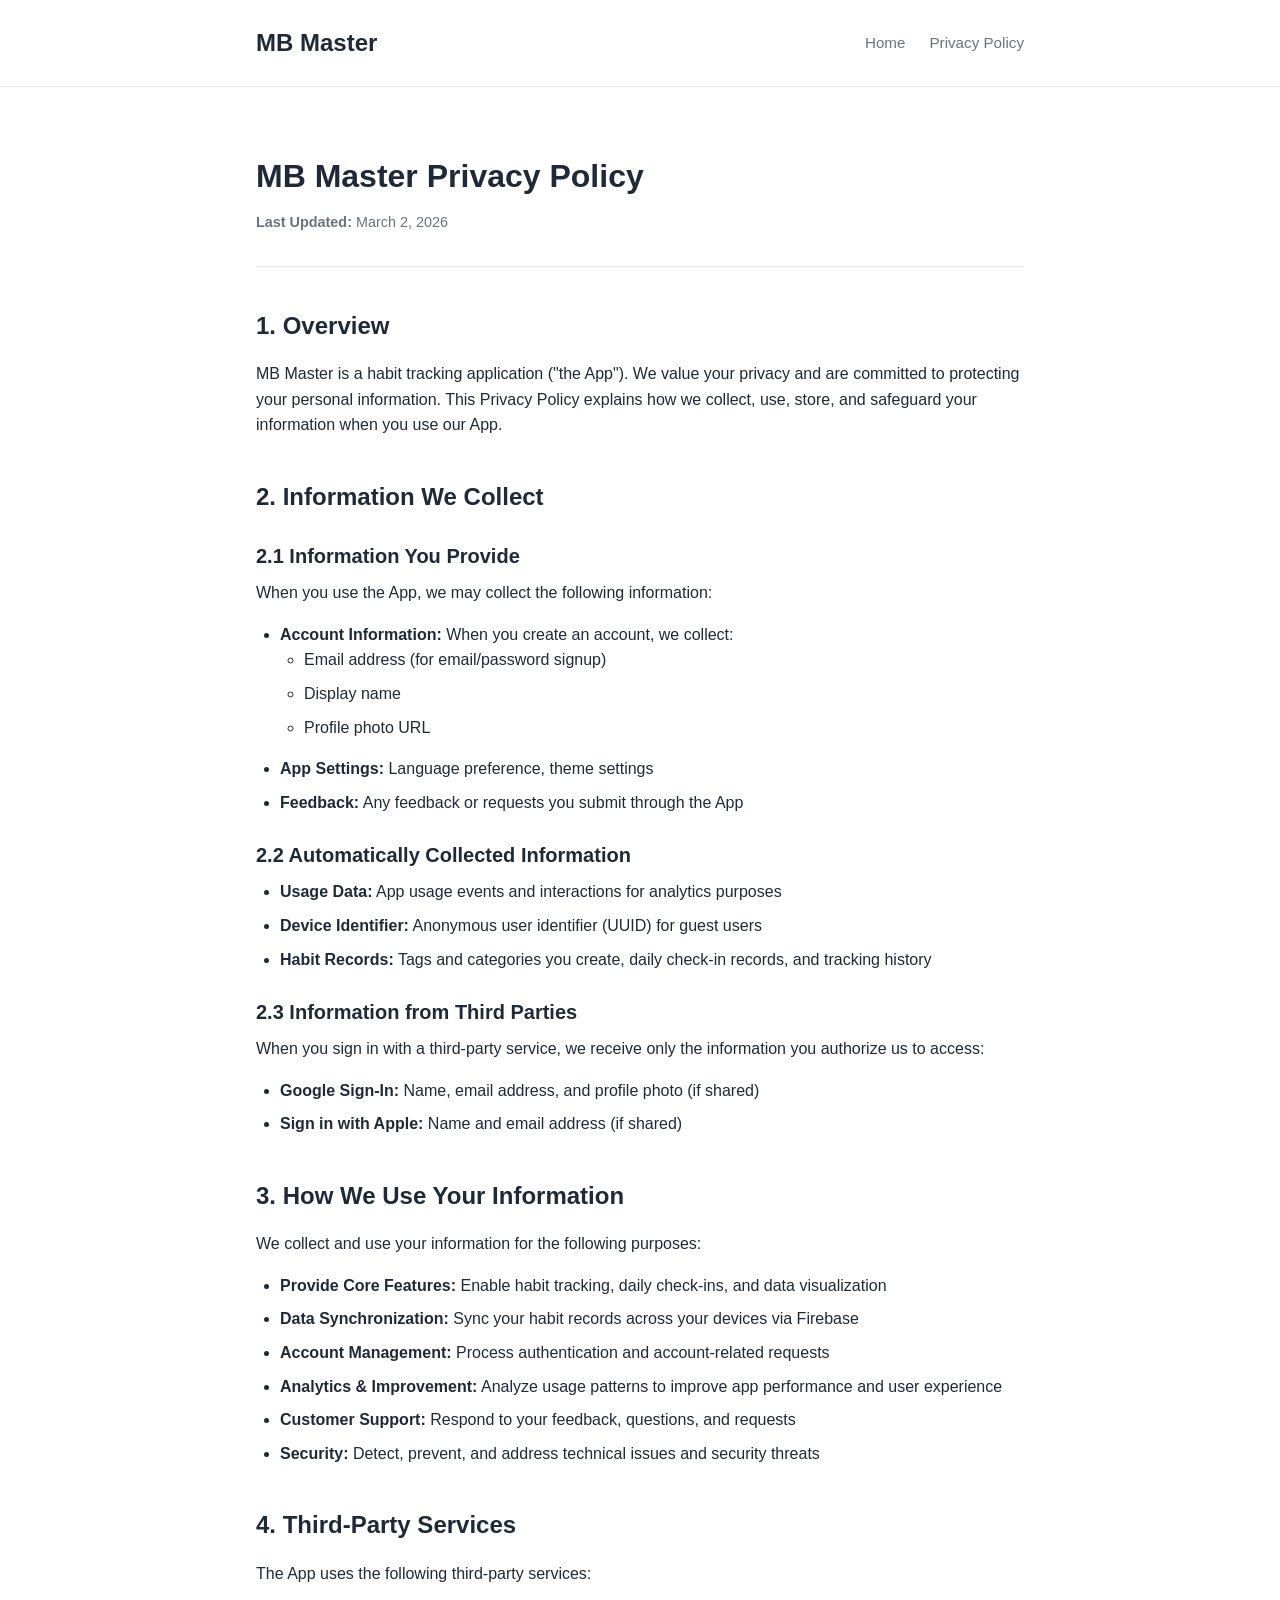
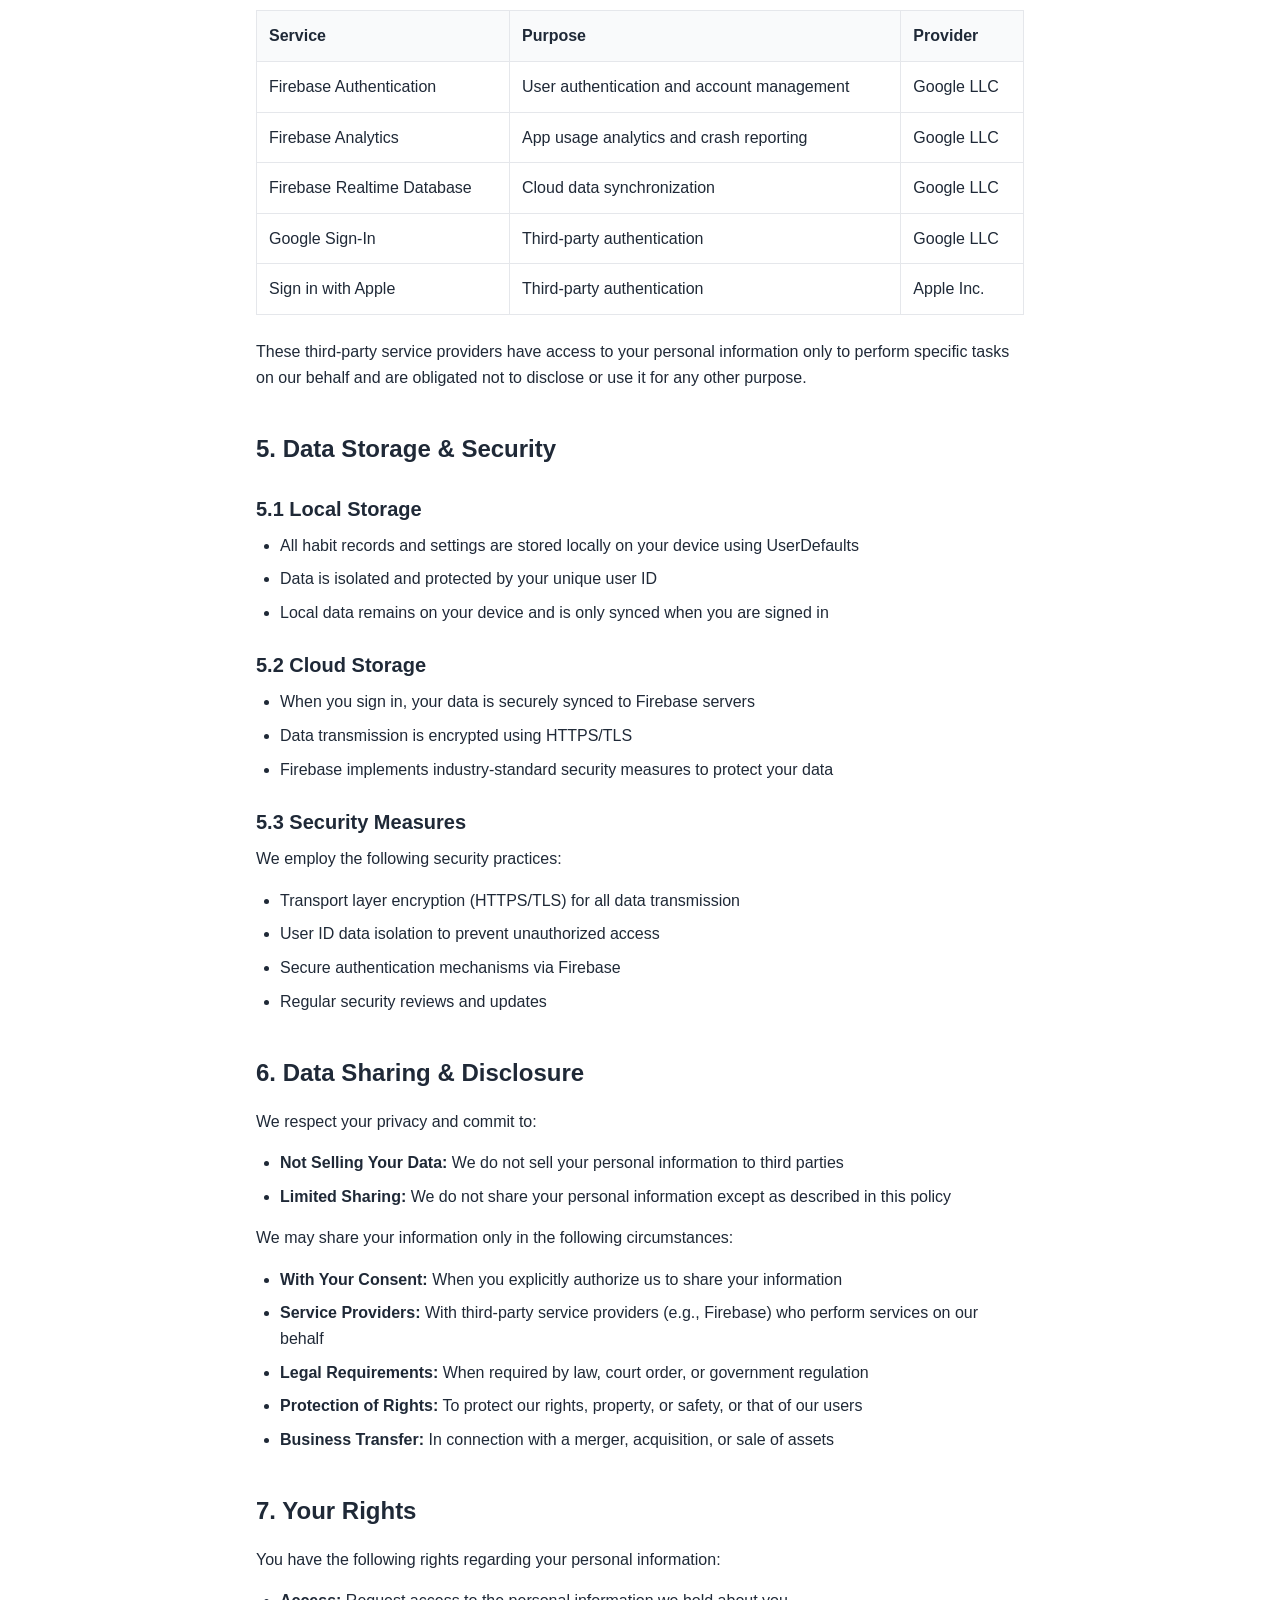
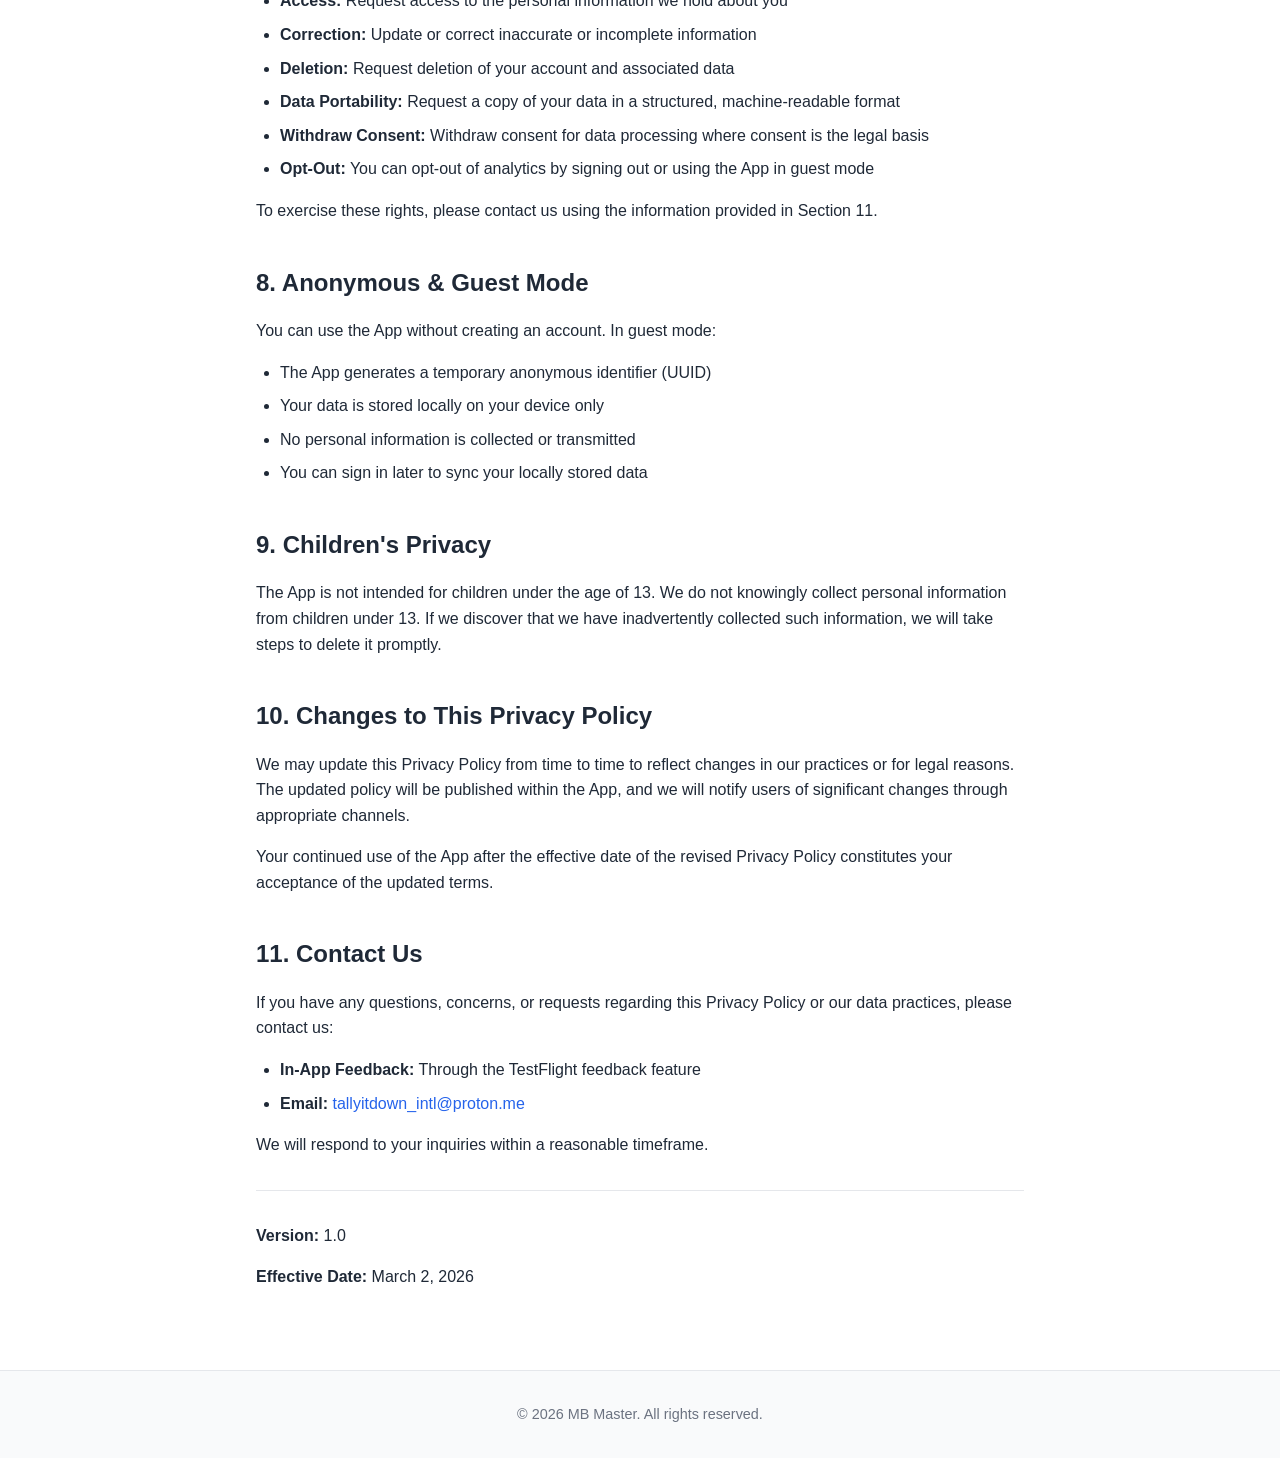
==== privacy.html @ c3cfe917 "First commit with finished webside (I guess)" ====
<!DOCTYPE html>
<html lang="en">
<head>
    <meta charset="UTF-8">
    <meta name="viewport" content="width=device-width, initial-scale=1.0">
    <meta name="description" content="Privacy Policy for MB Master habit tracking app. Learn how we collect, use, and protect your data.">
    <title>Privacy Policy - MB Master</title>
    <link rel="stylesheet" href="styles.css">
</head>
<body>
    <header>
        <div class="container">
            <a href="index.html" class="logo">MB Master</a>
            <nav>
                <ul>
                    <li><a href="index.html">Home</a></li>
                    <li><a href="privacy.html">Privacy Policy</a></li>
                </ul>
            </nav>
        </div>
    </header>

    <main>
        <div class="container">
            <div class="privacy-content">
                <h1>MB Master Privacy Policy</h1>
                <p class="last-updated"><strong>Last Updated:</strong> March 2, 2026</p>
                <hr>

                <h2>1. Overview</h2>
                <p>MB Master is a habit tracking application ("the App"). We value your privacy and are committed to protecting your personal information. This Privacy Policy explains how we collect, use, store, and safeguard your information when you use our App.</p>

                <h2>2. Information We Collect</h2>

                <h3>2.1 Information You Provide</h3>
                <p>When you use the App, we may collect the following information:</p>
                <ul>
                    <li><strong>Account Information:</strong> When you create an account, we collect:
                        <ul>
                            <li>Email address (for email/password signup)</li>
                            <li>Display name</li>
                            <li>Profile photo URL</li>
                        </ul>
                    </li>
                    <li><strong>App Settings:</strong> Language preference, theme settings</li>
                    <li><strong>Feedback:</strong> Any feedback or requests you submit through the App</li>
                </ul>

                <h3>2.2 Automatically Collected Information</h3>
                <ul>
                    <li><strong>Usage Data:</strong> App usage events and interactions for analytics purposes</li>
                    <li><strong>Device Identifier:</strong> Anonymous user identifier (UUID) for guest users</li>
                    <li><strong>Habit Records:</strong> Tags and categories you create, daily check-in records, and tracking history</li>
                </ul>

                <h3>2.3 Information from Third Parties</h3>
                <p>When you sign in with a third-party service, we receive only the information you authorize us to access:</p>
                <ul>
                    <li><strong>Google Sign-In:</strong> Name, email address, and profile photo (if shared)</li>
                    <li><strong>Sign in with Apple:</strong> Name and email address (if shared)</li>
                </ul>

                <h2>3. How We Use Your Information</h2>
                <p>We collect and use your information for the following purposes:</p>
                <ul>
                    <li><strong>Provide Core Features:</strong> Enable habit tracking, daily check-ins, and data visualization</li>
                    <li><strong>Data Synchronization:</strong> Sync your habit records across your devices via Firebase</li>
                    <li><strong>Account Management:</strong> Process authentication and account-related requests</li>
                    <li><strong>Analytics &amp; Improvement:</strong> Analyze usage patterns to improve app performance and user experience</li>
                    <li><strong>Customer Support:</strong> Respond to your feedback, questions, and requests</li>
                    <li><strong>Security:</strong> Detect, prevent, and address technical issues and security threats</li>
                </ul>

                <h2>4. Third-Party Services</h2>
                <p>The App uses the following third-party services:</p>
                <table>
                    <thead>
                        <tr>
                            <th>Service</th>
                            <th>Purpose</th>
                            <th>Provider</th>
                        </tr>
                    </thead>
                    <tbody>
                        <tr>
                            <td>Firebase Authentication</td>
                            <td>User authentication and account management</td>
                            <td>Google LLC</td>
                        </tr>
                        <tr>
                            <td>Firebase Analytics</td>
                            <td>App usage analytics and crash reporting</td>
                            <td>Google LLC</td>
                        </tr>
                        <tr>
                            <td>Firebase Realtime Database</td>
                            <td>Cloud data synchronization</td>
                            <td>Google LLC</td>
                        </tr>
                        <tr>
                            <td>Google Sign-In</td>
                            <td>Third-party authentication</td>
                            <td>Google LLC</td>
                        </tr>
                        <tr>
                            <td>Sign in with Apple</td>
                            <td>Third-party authentication</td>
                            <td>Apple Inc.</td>
                        </tr>
                    </tbody>
                </table>
                <p>These third-party service providers have access to your personal information only to perform specific tasks on our behalf and are obligated not to disclose or use it for any other purpose.</p>

                <h2>5. Data Storage &amp; Security</h2>

                <h3>5.1 Local Storage</h3>
                <ul>
                    <li>All habit records and settings are stored locally on your device using UserDefaults</li>
                    <li>Data is isolated and protected by your unique user ID</li>
                    <li>Local data remains on your device and is only synced when you are signed in</li>
                </ul>

                <h3>5.2 Cloud Storage</h3>
                <ul>
                    <li>When you sign in, your data is securely synced to Firebase servers</li>
                    <li>Data transmission is encrypted using HTTPS/TLS</li>
                    <li>Firebase implements industry-standard security measures to protect your data</li>
                </ul>

                <h3>5.3 Security Measures</h3>
                <p>We employ the following security practices:</p>
                <ul>
                    <li>Transport layer encryption (HTTPS/TLS) for all data transmission</li>
                    <li>User ID data isolation to prevent unauthorized access</li>
                    <li>Secure authentication mechanisms via Firebase</li>
                    <li>Regular security reviews and updates</li>
                </ul>

                <h2>6. Data Sharing &amp; Disclosure</h2>
                <p>We respect your privacy and commit to:</p>
                <ul>
                    <li><strong>Not Selling Your Data:</strong> We do not sell your personal information to third parties</li>
                    <li><strong>Limited Sharing:</strong> We do not share your personal information except as described in this policy</li>
                </ul>
                <p>We may share your information only in the following circumstances:</p>
                <ul>
                    <li><strong>With Your Consent:</strong> When you explicitly authorize us to share your information</li>
                    <li><strong>Service Providers:</strong> With third-party service providers (e.g., Firebase) who perform services on our behalf</li>
                    <li><strong>Legal Requirements:</strong> When required by law, court order, or government regulation</li>
                    <li><strong>Protection of Rights:</strong> To protect our rights, property, or safety, or that of our users</li>
                    <li><strong>Business Transfer:</strong> In connection with a merger, acquisition, or sale of assets</li>
                </ul>

                <h2>7. Your Rights</h2>
                <p>You have the following rights regarding your personal information:</p>
                <ul>
                    <li><strong>Access:</strong> Request access to the personal information we hold about you</li>
                    <li><strong>Correction:</strong> Update or correct inaccurate or incomplete information</li>
                    <li><strong>Deletion:</strong> Request deletion of your account and associated data</li>
                    <li><strong>Data Portability:</strong> Request a copy of your data in a structured, machine-readable format</li>
                    <li><strong>Withdraw Consent:</strong> Withdraw consent for data processing where consent is the legal basis</li>
                    <li><strong>Opt-Out:</strong> You can opt-out of analytics by signing out or using the App in guest mode</li>
                </ul>
                <p>To exercise these rights, please contact us using the information provided in Section 11.</p>

                <h2>8. Anonymous &amp; Guest Mode</h2>
                <p>You can use the App without creating an account. In guest mode:</p>
                <ul>
                    <li>The App generates a temporary anonymous identifier (UUID)</li>
                    <li>Your data is stored locally on your device only</li>
                    <li>No personal information is collected or transmitted</li>
                    <li>You can sign in later to sync your locally stored data</li>
                </ul>

                <h2>9. Children's Privacy</h2>
                <p>The App is not intended for children under the age of 13. We do not knowingly collect personal information from children under 13. If we discover that we have inadvertently collected such information, we will take steps to delete it promptly.</p>

                <h2>10. Changes to This Privacy Policy</h2>
                <p>We may update this Privacy Policy from time to time to reflect changes in our practices or for legal reasons. The updated policy will be published within the App, and we will notify users of significant changes through appropriate channels.</p>
                <p>Your continued use of the App after the effective date of the revised Privacy Policy constitutes your acceptance of the updated terms.</p>

                <h2>11. Contact Us</h2>
                <p>If you have any questions, concerns, or requests regarding this Privacy Policy or our data practices, please contact us:</p>
                <ul>
                    <li><strong>In-App Feedback:</strong> Through the TestFlight feedback feature</li>
                    <li><strong>Email:</strong> <a href="mailto:tallyitdown_intl@proton.me" class="email-link">tallyitdown_intl@proton.me</a></li>
                </ul>
                <p>We will respond to your inquiries within a reasonable timeframe.</p>

                <hr>

                <p><strong>Version:</strong> 1.0</p>
                <p><strong>Effective Date:</strong> March 2, 2026</p>
            </div>
        </div>
    </main>

    <footer>
        <div class="container">
            <p>&copy; 2026 MB Master. All rights reserved.</p>
        </div>
    </footer>
</body>
</html>
---- styles.css ----
/* MB Master Website Styles */

:root {
  --color-primary: #2563eb;
  --color-primary-dark: #1d4ed8;
  --color-text: #1f2937;
  --color-text-light: #6b7280;
  --color-bg: #ffffff;
  --color-bg-alt: #f9fafb;
  --color-border: #e5e7eb;
  --spacing-unit: 1rem;
  --max-width: 800px;
}

* {
  margin: 0;
  padding: 0;
  box-sizing: border-box;
}

html {
  font-size: 16px;
  scroll-behavior: smooth;
}

body {
  font-family: -apple-system, BlinkMacSystemFont, "Segoe UI", Roboto, "Helvetica Neue", Arial, sans-serif;
  line-height: 1.6;
  color: var(--color-text);
  background-color: var(--color-bg);
}

.container {
  max-width: var(--max-width);
  margin: 0 auto;
  padding: 0 var(--spacing-unit);
}

/* Header */
header {
  background-color: var(--color-bg);
  border-bottom: 1px solid var(--color-border);
  padding: 1.5rem 0;
}

header .container {
  display: flex;
  align-items: center;
  justify-content: space-between;
}

.logo {
  font-size: 1.5rem;
  font-weight: 700;
  color: var(--color-text);
  text-decoration: none;
}

nav ul {
  display: flex;
  list-style: none;
  gap: 1.5rem;
}

nav a {
  color: var(--color-text-light);
  text-decoration: none;
  font-size: 0.95rem;
  transition: color 0.2s;
}

nav a:hover {
  color: var(--color-primary);
}

/* Main Content */
main {
  padding: 3rem 0;
  min-height: 60vh;
}

/* Hero Section */
.hero {
  text-align: center;
  padding: 3rem 0;
}

.hero h1 {
  font-size: 2.5rem;
  font-weight: 700;
  margin-bottom: 1rem;
  color: var(--color-text);
}

.hero .tagline {
  font-size: 1.25rem;
  color: var(--color-text-light);
  margin-bottom: 2rem;
}

/* Sections */
section {
  padding: 2rem 0;
  border-bottom: 1px solid var(--color-border);
}

section:last-child {
  border-bottom: none;
}

section h2 {
  font-size: 1.5rem;
  font-weight: 600;
  margin-bottom: 1rem;
}

section p {
  color: var(--color-text-light);
  margin-bottom: 1rem;
}

/* Action Cards */
.card {
  background-color: var(--color-bg-alt);
  border-radius: 0.5rem;
  padding: 2rem;
  margin: 1.5rem 0;
  text-align: center;
}

.card h3 {
  font-size: 1.25rem;
  font-weight: 600;
  margin-bottom: 0.75rem;
}

.card p {
  margin-bottom: 1.5rem;
}

/* Buttons & Links */
.btn {
  display: inline-block;
  padding: 0.75rem 1.5rem;
  background-color: var(--color-primary);
  color: white;
  text-decoration: none;
  border-radius: 0.375rem;
  font-weight: 500;
  transition: background-color 0.2s;
}

.btn:hover {
  background-color: var(--color-primary-dark);
}

.email-link {
  color: var(--color-primary);
  text-decoration: none;
  font-weight: 500;
  word-break: break-all;
}

.email-link:hover {
  text-decoration: underline;
}

/* Privacy Page Styles */
.privacy-content {
  padding: 1rem 0;
}

.privacy-content h1 {
  font-size: 2rem;
  font-weight: 700;
  margin-bottom: 0.5rem;
}

.privacy-content .last-updated {
  color: var(--color-text-light);
  font-size: 0.9rem;
  margin-bottom: 2rem;
}

.privacy-content h2 {
  font-size: 1.5rem;
  font-weight: 600;
  margin-top: 2.5rem;
  margin-bottom: 1rem;
}

.privacy-content h3 {
  font-size: 1.25rem;
  font-weight: 600;
  margin-top: 1.5rem;
  margin-bottom: 0.5rem;
}

.privacy-content p {
  color: var(--color-text);
  margin-bottom: 1rem;
}

.privacy-content ul {
  margin-left: 1.5rem;
  margin-bottom: 1rem;
}

.privacy-content li {
  color: var(--color-text);
  margin-bottom: 0.5rem;
}

.privacy-content table {
  width: 100%;
  border-collapse: collapse;
  margin: 1.5rem 0;
}

.privacy-content th,
.privacy-content td {
  border: 1px solid var(--color-border);
  padding: 0.75rem;
  text-align: left;
}

.privacy-content th {
  background-color: var(--color-bg-alt);
  font-weight: 600;
}

.privacy-content hr {
  border: none;
  border-top: 1px solid var(--color-border);
  margin: 2rem 0;
}

.privacy-content strong {
  font-weight: 600;
}

/* Footer */
footer {
  background-color: var(--color-bg-alt);
  border-top: 1px solid var(--color-border);
  padding: 2rem 0;
  text-align: center;
  color: var(--color-text-light);
  font-size: 0.9rem;
}

/* Mobile Responsive */
@media (max-width: 600px) {
  .hero h1 {
    font-size: 2rem;
  }

  .hero .tagline {
    font-size: 1.1rem;
  }

  header .container {
    flex-direction: column;
    gap: 1rem;
  }

  .card {
    padding: 1.5rem;
  }

  .privacy-content table {
    font-size: 0.9rem;
  }

  .privacy-content th,
  .privacy-content td {
    padding: 0.5rem;
  }
}
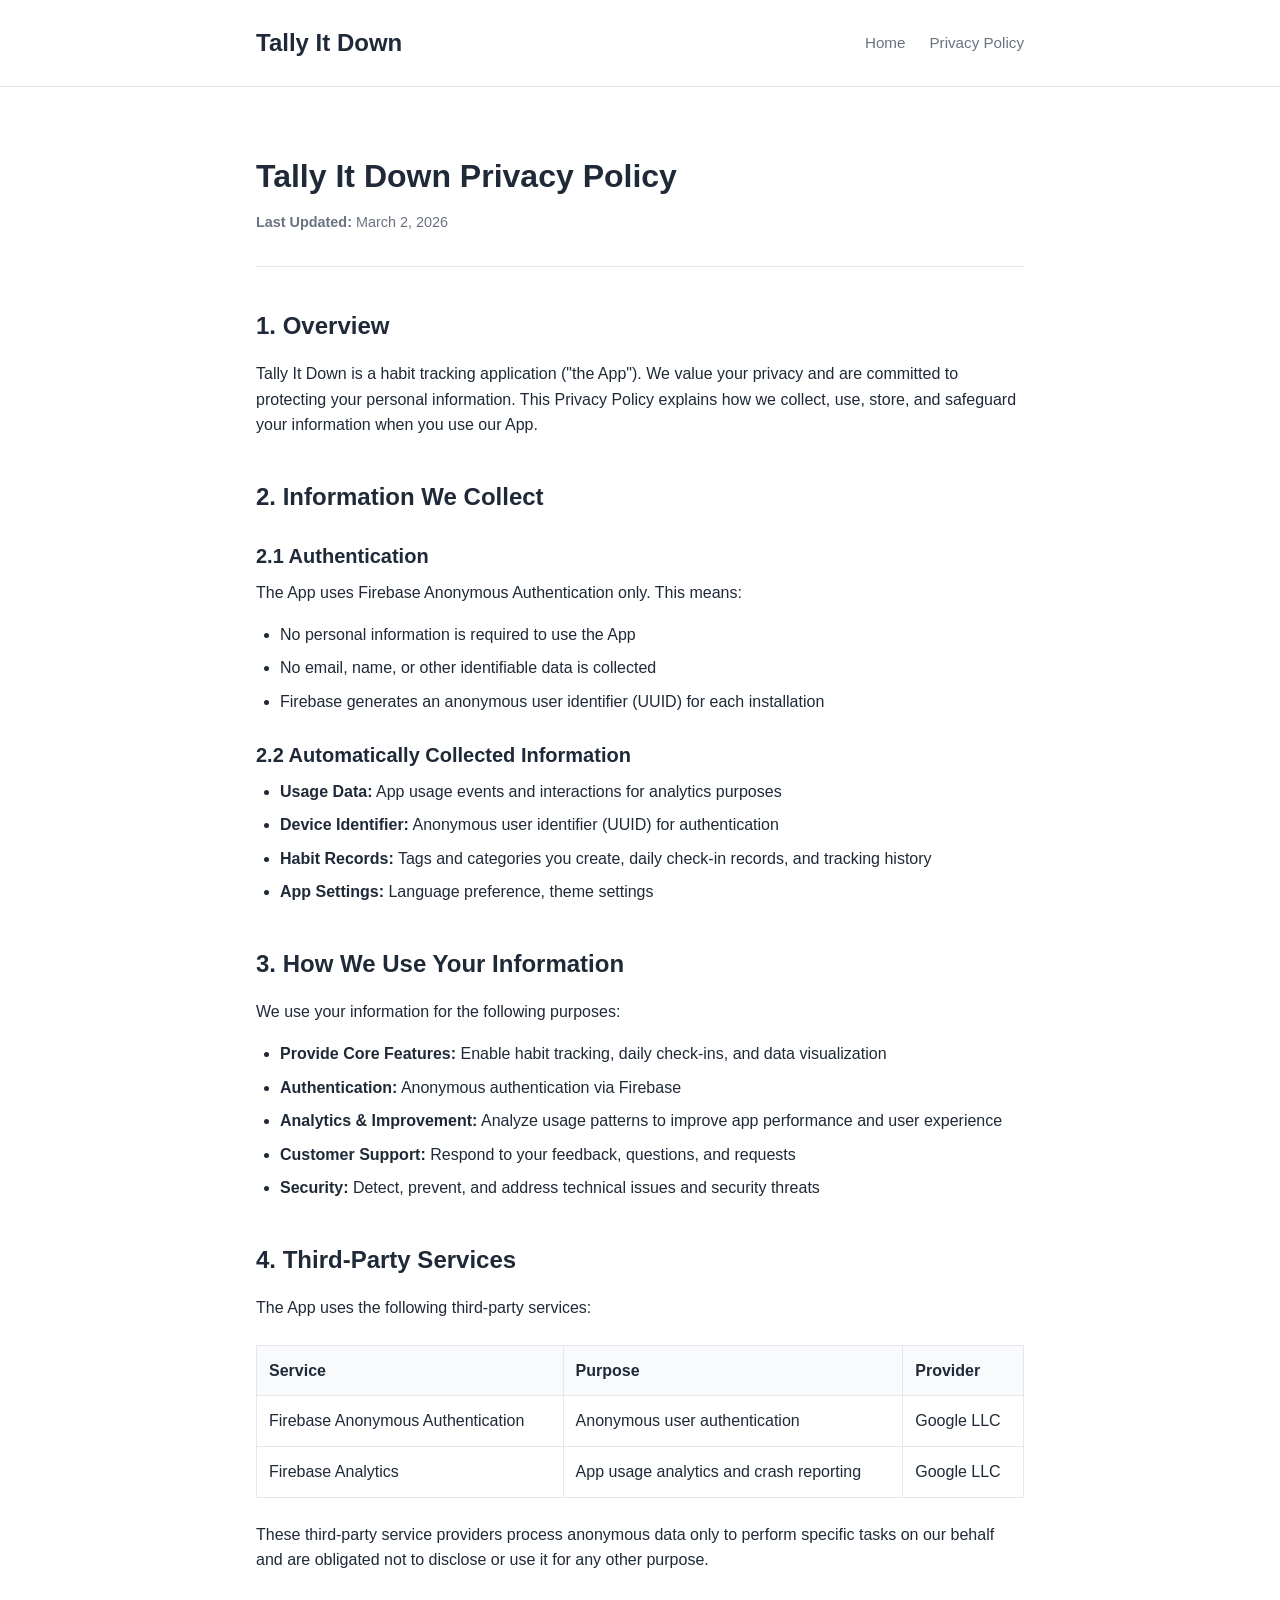
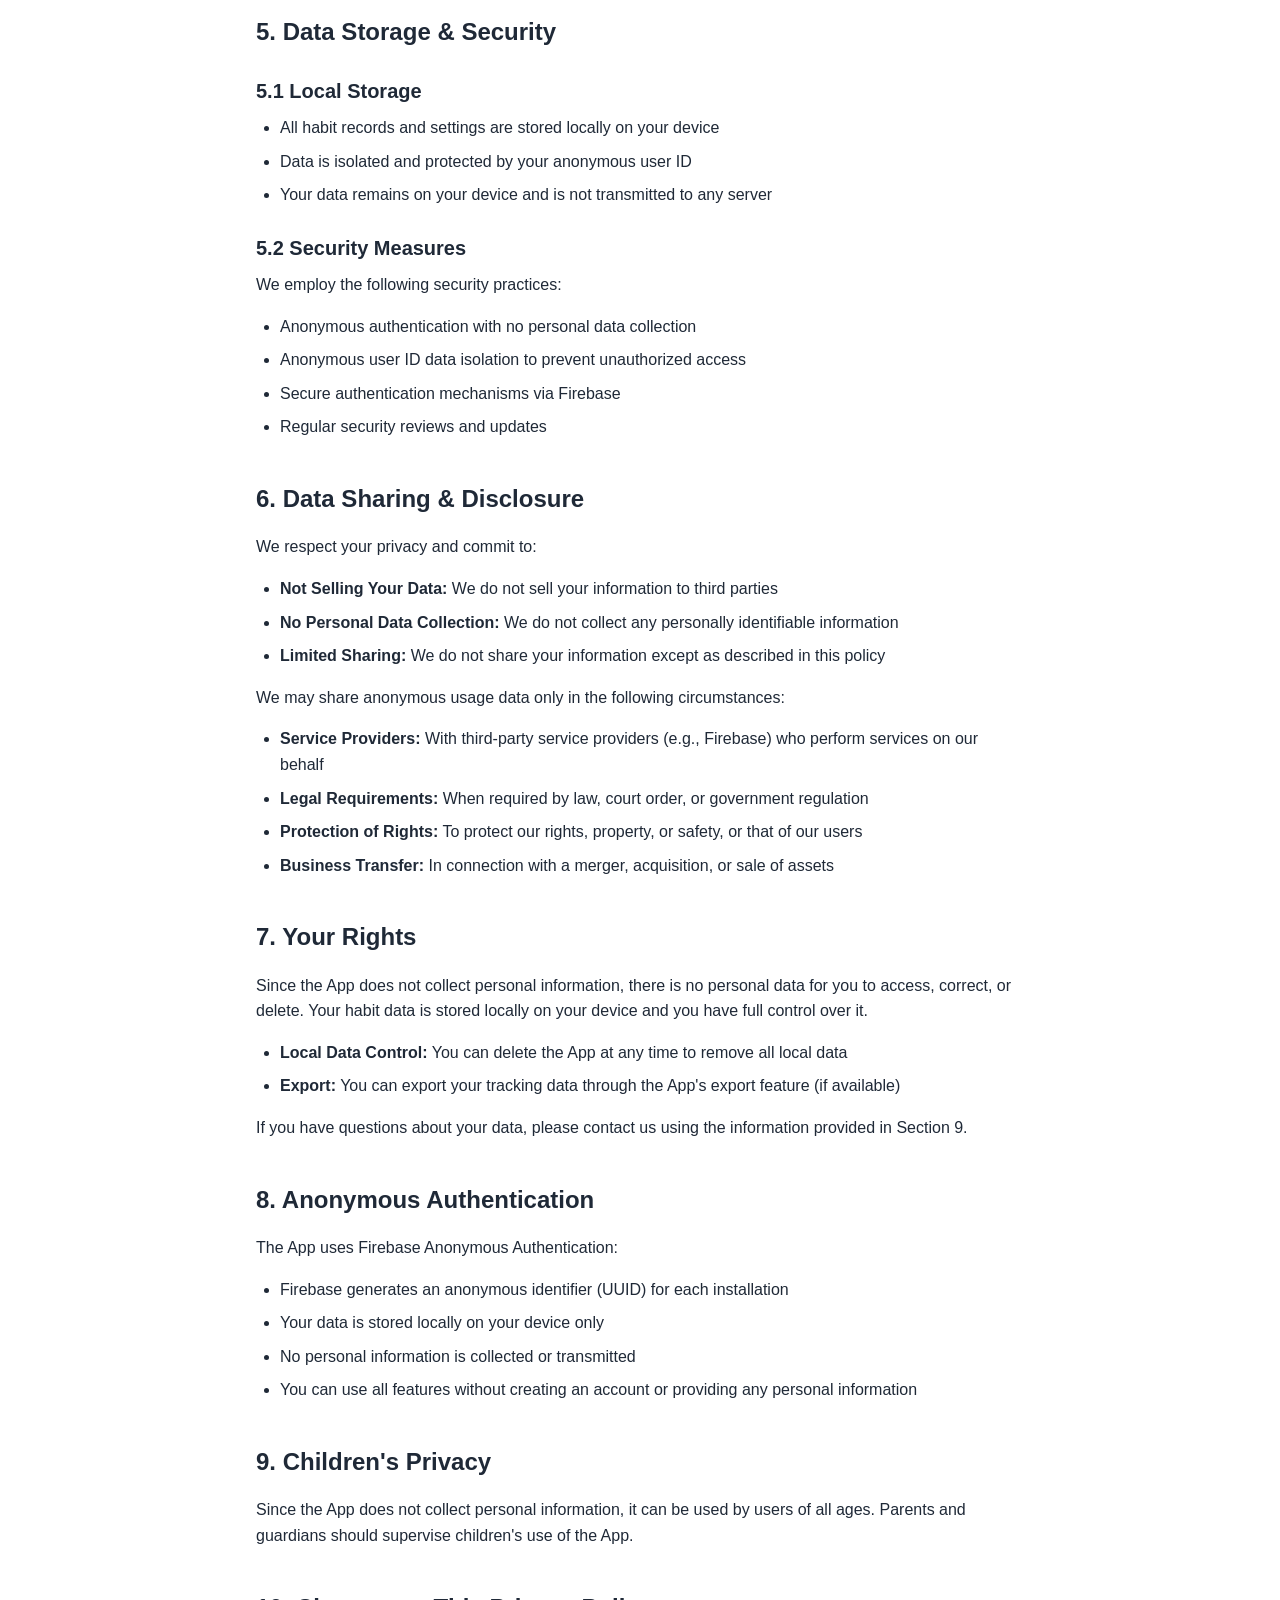
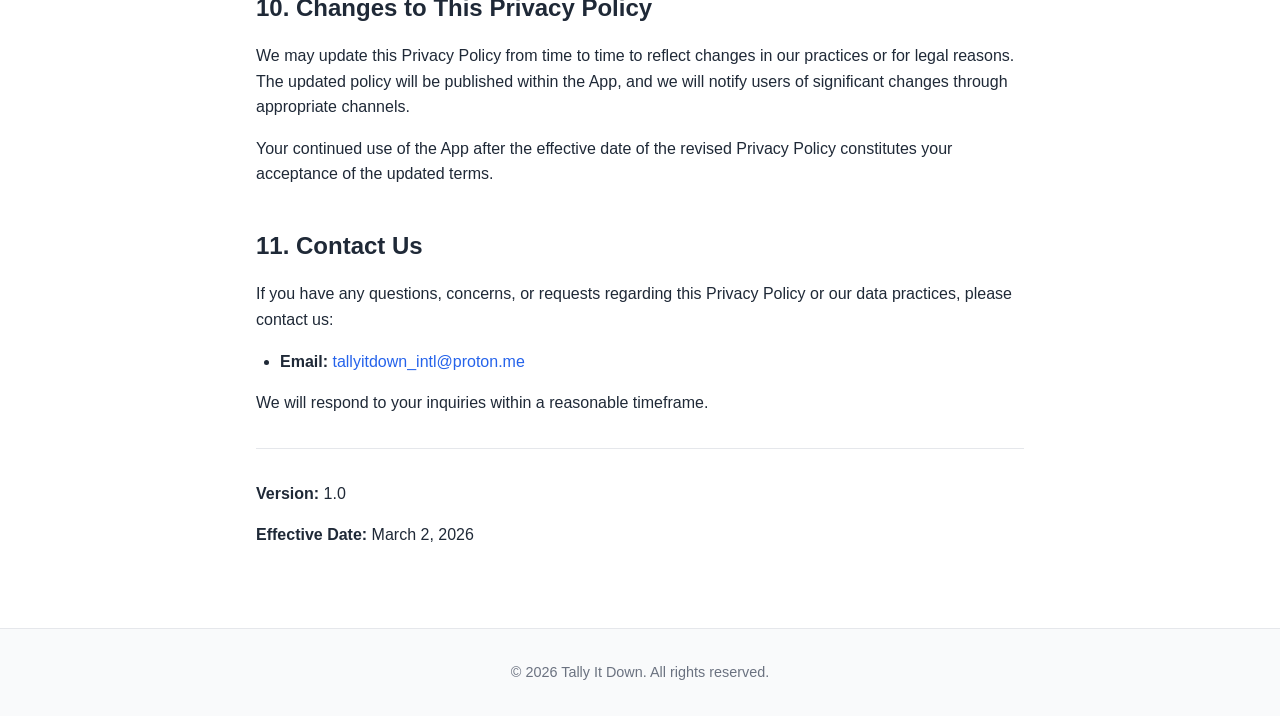
==== commit a6eeb531: "Name & privacy anno changed" ====
--- a/privacy.html
+++ b/privacy.html
@@ -3,14 +3,14 @@
 <head>
     <meta charset="UTF-8">
     <meta name="viewport" content="width=device-width, initial-scale=1.0">
-    <meta name="description" content="Privacy Policy for MB Master habit tracking app. Learn how we collect, use, and protect your data.">
-    <title>Privacy Policy - MB Master</title>
+    <meta name="description" content="Privacy Policy for Tally It Down habit tracking app. Learn how we collect, use, and protect your data.">
+    <title>Privacy Policy - Tally It Down</title>
     <link rel="stylesheet" href="styles.css">
 </head>
 <body>
     <header>
         <div class="container">
-            <a href="index.html" class="logo">MB Master</a>
+            <a href="index.html" class="logo">Tally It Down</a>
             <nav>
                 <ul>
                     <li><a href="index.html">Home</a></li>
@@ -23,49 +23,36 @@
     <main>
         <div class="container">
             <div class="privacy-content">
-                <h1>MB Master Privacy Policy</h1>
+                <h1>Tally It Down Privacy Policy</h1>
                 <p class="last-updated"><strong>Last Updated:</strong> March 2, 2026</p>
                 <hr>
 
                 <h2>1. Overview</h2>
-                <p>MB Master is a habit tracking application ("the App"). We value your privacy and are committed to protecting your personal information. This Privacy Policy explains how we collect, use, store, and safeguard your information when you use our App.</p>
+                <p>Tally It Down is a habit tracking application ("the App"). We value your privacy and are committed to protecting your personal information. This Privacy Policy explains how we collect, use, store, and safeguard your information when you use our App.</p>
 
                 <h2>2. Information We Collect</h2>
 
-                <h3>2.1 Information You Provide</h3>
-                <p>When you use the App, we may collect the following information:</p>
+                <h3>2.1 Authentication</h3>
+                <p>The App uses Firebase Anonymous Authentication only. This means:</p>
                 <ul>
-                    <li><strong>Account Information:</strong> When you create an account, we collect:
-                        <ul>
-                            <li>Email address (for email/password signup)</li>
-                            <li>Display name</li>
-                            <li>Profile photo URL</li>
-                        </ul>
-                    </li>
-                    <li><strong>App Settings:</strong> Language preference, theme settings</li>
-                    <li><strong>Feedback:</strong> Any feedback or requests you submit through the App</li>
+                    <li>No personal information is required to use the App</li>
+                    <li>No email, name, or other identifiable data is collected</li>
+                    <li>Firebase generates an anonymous user identifier (UUID) for each installation</li>
                 </ul>
 
                 <h3>2.2 Automatically Collected Information</h3>
                 <ul>
                     <li><strong>Usage Data:</strong> App usage events and interactions for analytics purposes</li>
-                    <li><strong>Device Identifier:</strong> Anonymous user identifier (UUID) for guest users</li>
+                    <li><strong>Device Identifier:</strong> Anonymous user identifier (UUID) for authentication</li>
                     <li><strong>Habit Records:</strong> Tags and categories you create, daily check-in records, and tracking history</li>
-                </ul>
-
-                <h3>2.3 Information from Third Parties</h3>
-                <p>When you sign in with a third-party service, we receive only the information you authorize us to access:</p>
-                <ul>
-                    <li><strong>Google Sign-In:</strong> Name, email address, and profile photo (if shared)</li>
-                    <li><strong>Sign in with Apple:</strong> Name and email address (if shared)</li>
+                    <li><strong>App Settings:</strong> Language preference, theme settings</li>
                 </ul>
 
                 <h2>3. How We Use Your Information</h2>
-                <p>We collect and use your information for the following purposes:</p>
+                <p>We use your information for the following purposes:</p>
                 <ul>
                     <li><strong>Provide Core Features:</strong> Enable habit tracking, daily check-ins, and data visualization</li>
-                    <li><strong>Data Synchronization:</strong> Sync your habit records across your devices via Firebase</li>
-                    <li><strong>Account Management:</strong> Process authentication and account-related requests</li>
+                    <li><strong>Authentication:</strong> Anonymous authentication via Firebase</li>
                     <li><strong>Analytics &amp; Improvement:</strong> Analyze usage patterns to improve app performance and user experience</li>
                     <li><strong>Customer Support:</strong> Respond to your feedback, questions, and requests</li>
                     <li><strong>Security:</strong> Detect, prevent, and address technical issues and security threats</li>
@@ -83,8 +70,8 @@
                     </thead>
                     <tbody>
                         <tr>
-                            <td>Firebase Authentication</td>
-                            <td>User authentication and account management</td>
+                            <td>Firebase Anonymous Authentication</td>
+                            <td>Anonymous user authentication</td>
                             <td>Google LLC</td>
                         </tr>
                         <tr>
@@ -92,46 +79,24 @@
                             <td>App usage analytics and crash reporting</td>
                             <td>Google LLC</td>
                         </tr>
-                        <tr>
-                            <td>Firebase Realtime Database</td>
-                            <td>Cloud data synchronization</td>
-                            <td>Google LLC</td>
-                        </tr>
-                        <tr>
-                            <td>Google Sign-In</td>
-                            <td>Third-party authentication</td>
-                            <td>Google LLC</td>
-                        </tr>
-                        <tr>
-                            <td>Sign in with Apple</td>
-                            <td>Third-party authentication</td>
-                            <td>Apple Inc.</td>
-                        </tr>
                     </tbody>
                 </table>
-                <p>These third-party service providers have access to your personal information only to perform specific tasks on our behalf and are obligated not to disclose or use it for any other purpose.</p>
+                <p>These third-party service providers process anonymous data only to perform specific tasks on our behalf and are obligated not to disclose or use it for any other purpose.</p>
 
                 <h2>5. Data Storage &amp; Security</h2>
 
                 <h3>5.1 Local Storage</h3>
                 <ul>
-                    <li>All habit records and settings are stored locally on your device using UserDefaults</li>
-                    <li>Data is isolated and protected by your unique user ID</li>
-                    <li>Local data remains on your device and is only synced when you are signed in</li>
+                    <li>All habit records and settings are stored locally on your device</li>
+                    <li>Data is isolated and protected by your anonymous user ID</li>
+                    <li>Your data remains on your device and is not transmitted to any server</li>
                 </ul>
 
-                <h3>5.2 Cloud Storage</h3>
-                <ul>
-                    <li>When you sign in, your data is securely synced to Firebase servers</li>
-                    <li>Data transmission is encrypted using HTTPS/TLS</li>
-                    <li>Firebase implements industry-standard security measures to protect your data</li>
-                </ul>
-
-                <h3>5.3 Security Measures</h3>
+                <h3>5.2 Security Measures</h3>
                 <p>We employ the following security practices:</p>
                 <ul>
-                    <li>Transport layer encryption (HTTPS/TLS) for all data transmission</li>
-                    <li>User ID data isolation to prevent unauthorized access</li>
+                    <li>Anonymous authentication with no personal data collection</li>
+                    <li>Anonymous user ID data isolation to prevent unauthorized access</li>
                     <li>Secure authentication mechanisms via Firebase</li>
                     <li>Regular security reviews and updates</li>
                 </ul>
@@ -139,12 +104,12 @@
                 <h2>6. Data Sharing &amp; Disclosure</h2>
                 <p>We respect your privacy and commit to:</p>
                 <ul>
-                    <li><strong>Not Selling Your Data:</strong> We do not sell your personal information to third parties</li>
-                    <li><strong>Limited Sharing:</strong> We do not share your personal information except as described in this policy</li>
+                    <li><strong>Not Selling Your Data:</strong> We do not sell your information to third parties</li>
+                    <li><strong>No Personal Data Collection:</strong> We do not collect any personally identifiable information</li>
+                    <li><strong>Limited Sharing:</strong> We do not share your information except as described in this policy</li>
                 </ul>
-                <p>We may share your information only in the following circumstances:</p>
+                <p>We may share anonymous usage data only in the following circumstances:</p>
                 <ul>
-                    <li><strong>With Your Consent:</strong> When you explicitly authorize us to share your information</li>
                     <li><strong>Service Providers:</strong> With third-party service providers (e.g., Firebase) who perform services on our behalf</li>
                     <li><strong>Legal Requirements:</strong> When required by law, court order, or government regulation</li>
                     <li><strong>Protection of Rights:</strong> To protect our rights, property, or safety, or that of our users</li>
@@ -152,28 +117,24 @@
                 </ul>
 
                 <h2>7. Your Rights</h2>
-                <p>You have the following rights regarding your personal information:</p>
+                <p>Since the App does not collect personal information, there is no personal data for you to access, correct, or delete. Your habit data is stored locally on your device and you have full control over it.</p>
                 <ul>
-                    <li><strong>Access:</strong> Request access to the personal information we hold about you</li>
-                    <li><strong>Correction:</strong> Update or correct inaccurate or incomplete information</li>
-                    <li><strong>Deletion:</strong> Request deletion of your account and associated data</li>
-                    <li><strong>Data Portability:</strong> Request a copy of your data in a structured, machine-readable format</li>
-                    <li><strong>Withdraw Consent:</strong> Withdraw consent for data processing where consent is the legal basis</li>
-                    <li><strong>Opt-Out:</strong> You can opt-out of analytics by signing out or using the App in guest mode</li>
+                    <li><strong>Local Data Control:</strong> You can delete the App at any time to remove all local data</li>
+                    <li><strong>Export:</strong> You can export your tracking data through the App's export feature (if available)</li>
                 </ul>
-                <p>To exercise these rights, please contact us using the information provided in Section 11.</p>
+                <p>If you have questions about your data, please contact us using the information provided in Section 9.</p>
 
-                <h2>8. Anonymous &amp; Guest Mode</h2>
-                <p>You can use the App without creating an account. In guest mode:</p>
+                <h2>8. Anonymous Authentication</h2>
+                <p>The App uses Firebase Anonymous Authentication:</p>
                 <ul>
-                    <li>The App generates a temporary anonymous identifier (UUID)</li>
+                    <li>Firebase generates an anonymous identifier (UUID) for each installation</li>
                     <li>Your data is stored locally on your device only</li>
                     <li>No personal information is collected or transmitted</li>
-                    <li>You can sign in later to sync your locally stored data</li>
+                    <li>You can use all features without creating an account or providing any personal information</li>
                 </ul>
 
                 <h2>9. Children's Privacy</h2>
-                <p>The App is not intended for children under the age of 13. We do not knowingly collect personal information from children under 13. If we discover that we have inadvertently collected such information, we will take steps to delete it promptly.</p>
+                <p>Since the App does not collect personal information, it can be used by users of all ages. Parents and guardians should supervise children's use of the App.</p>
 
                 <h2>10. Changes to This Privacy Policy</h2>
                 <p>We may update this Privacy Policy from time to time to reflect changes in our practices or for legal reasons. The updated policy will be published within the App, and we will notify users of significant changes through appropriate channels.</p>
@@ -182,7 +143,6 @@
                 <h2>11. Contact Us</h2>
                 <p>If you have any questions, concerns, or requests regarding this Privacy Policy or our data practices, please contact us:</p>
                 <ul>
-                    <li><strong>In-App Feedback:</strong> Through the TestFlight feedback feature</li>
                     <li><strong>Email:</strong> <a href="mailto:tallyitdown_intl@proton.me" class="email-link">tallyitdown_intl@proton.me</a></li>
                 </ul>
                 <p>We will respond to your inquiries within a reasonable timeframe.</p>
@@ -197,7 +157,7 @@
 
     <footer>
         <div class="container">
-            <p>&copy; 2026 MB Master. All rights reserved.</p>
+            <p>&copy; 2026 Tally It Down. All rights reserved.</p>
         </div>
     </footer>
 </body>
--- a/styles.css
+++ b/styles.css
@@ -1,4 +1,4 @@
-/* MB Master Website Styles */
+/* Tally It Down Website Styles */
 
 :root {
   --color-primary: #2563eb;
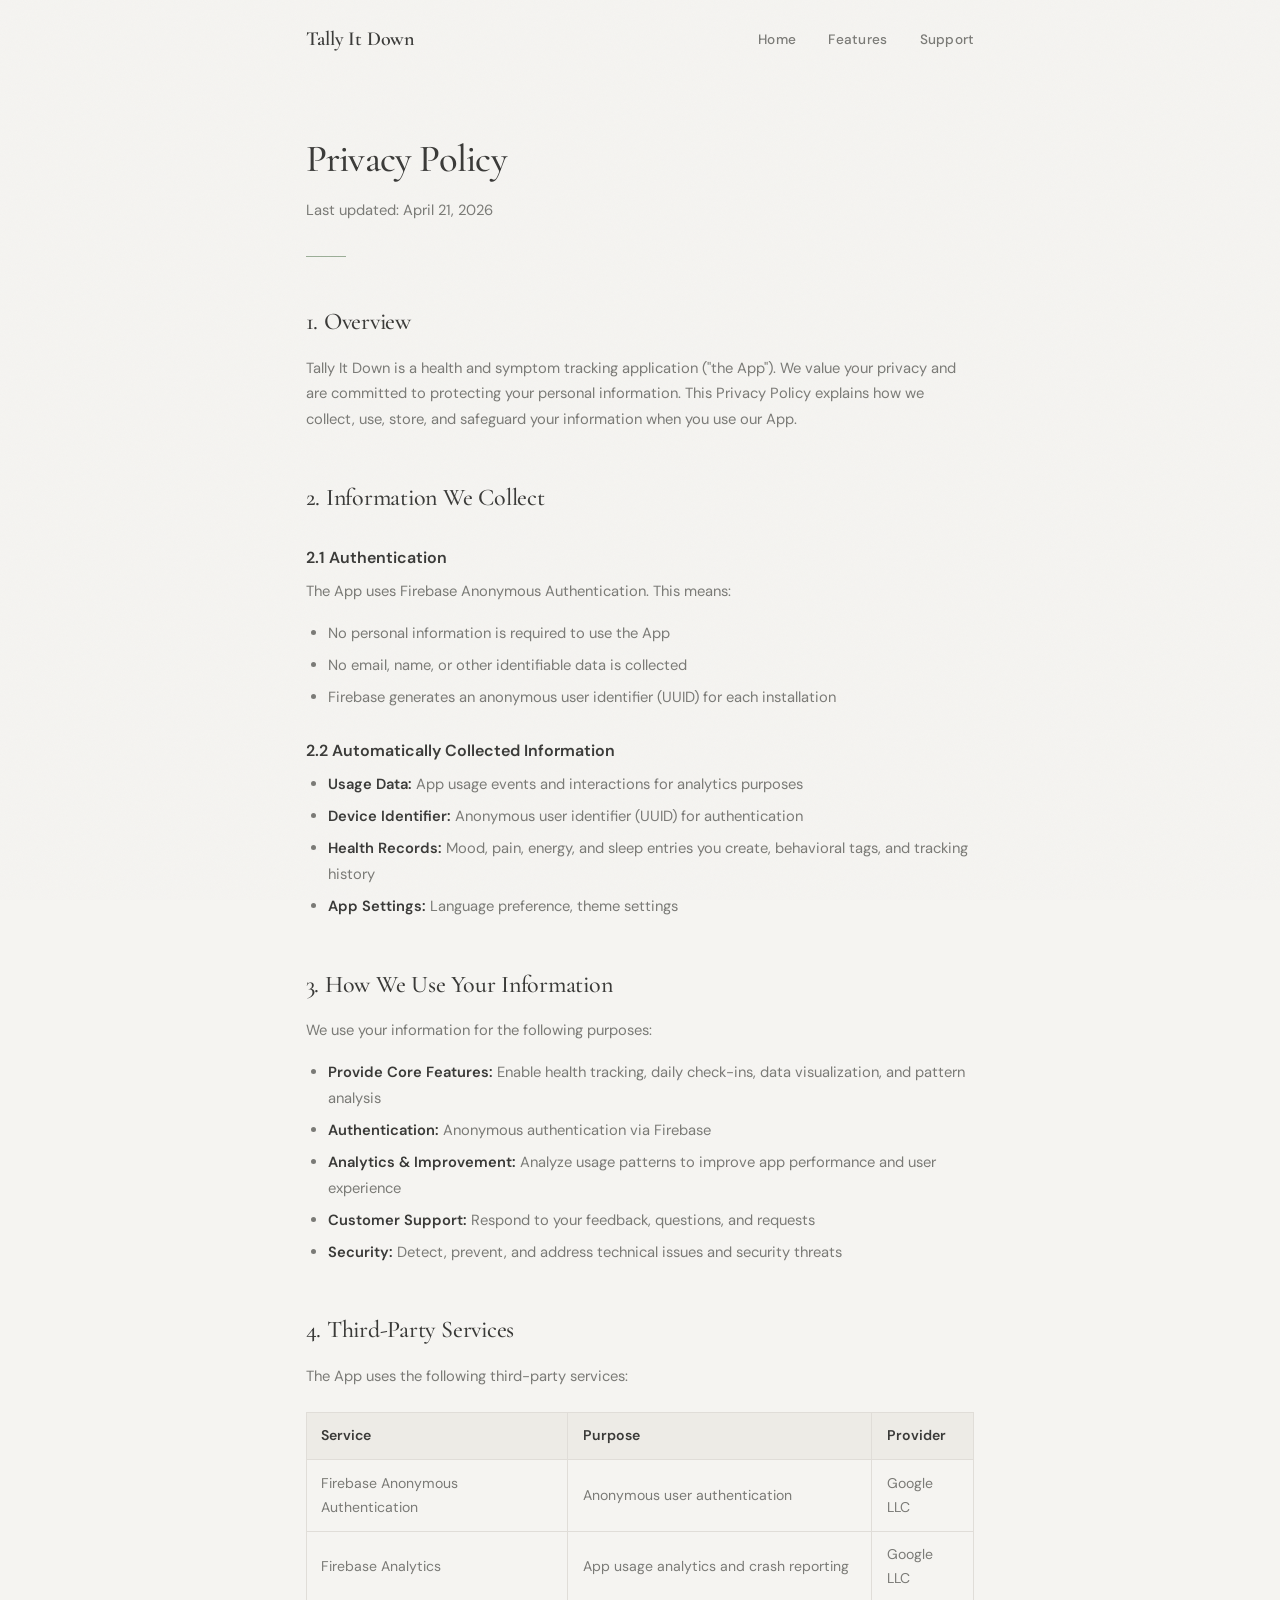
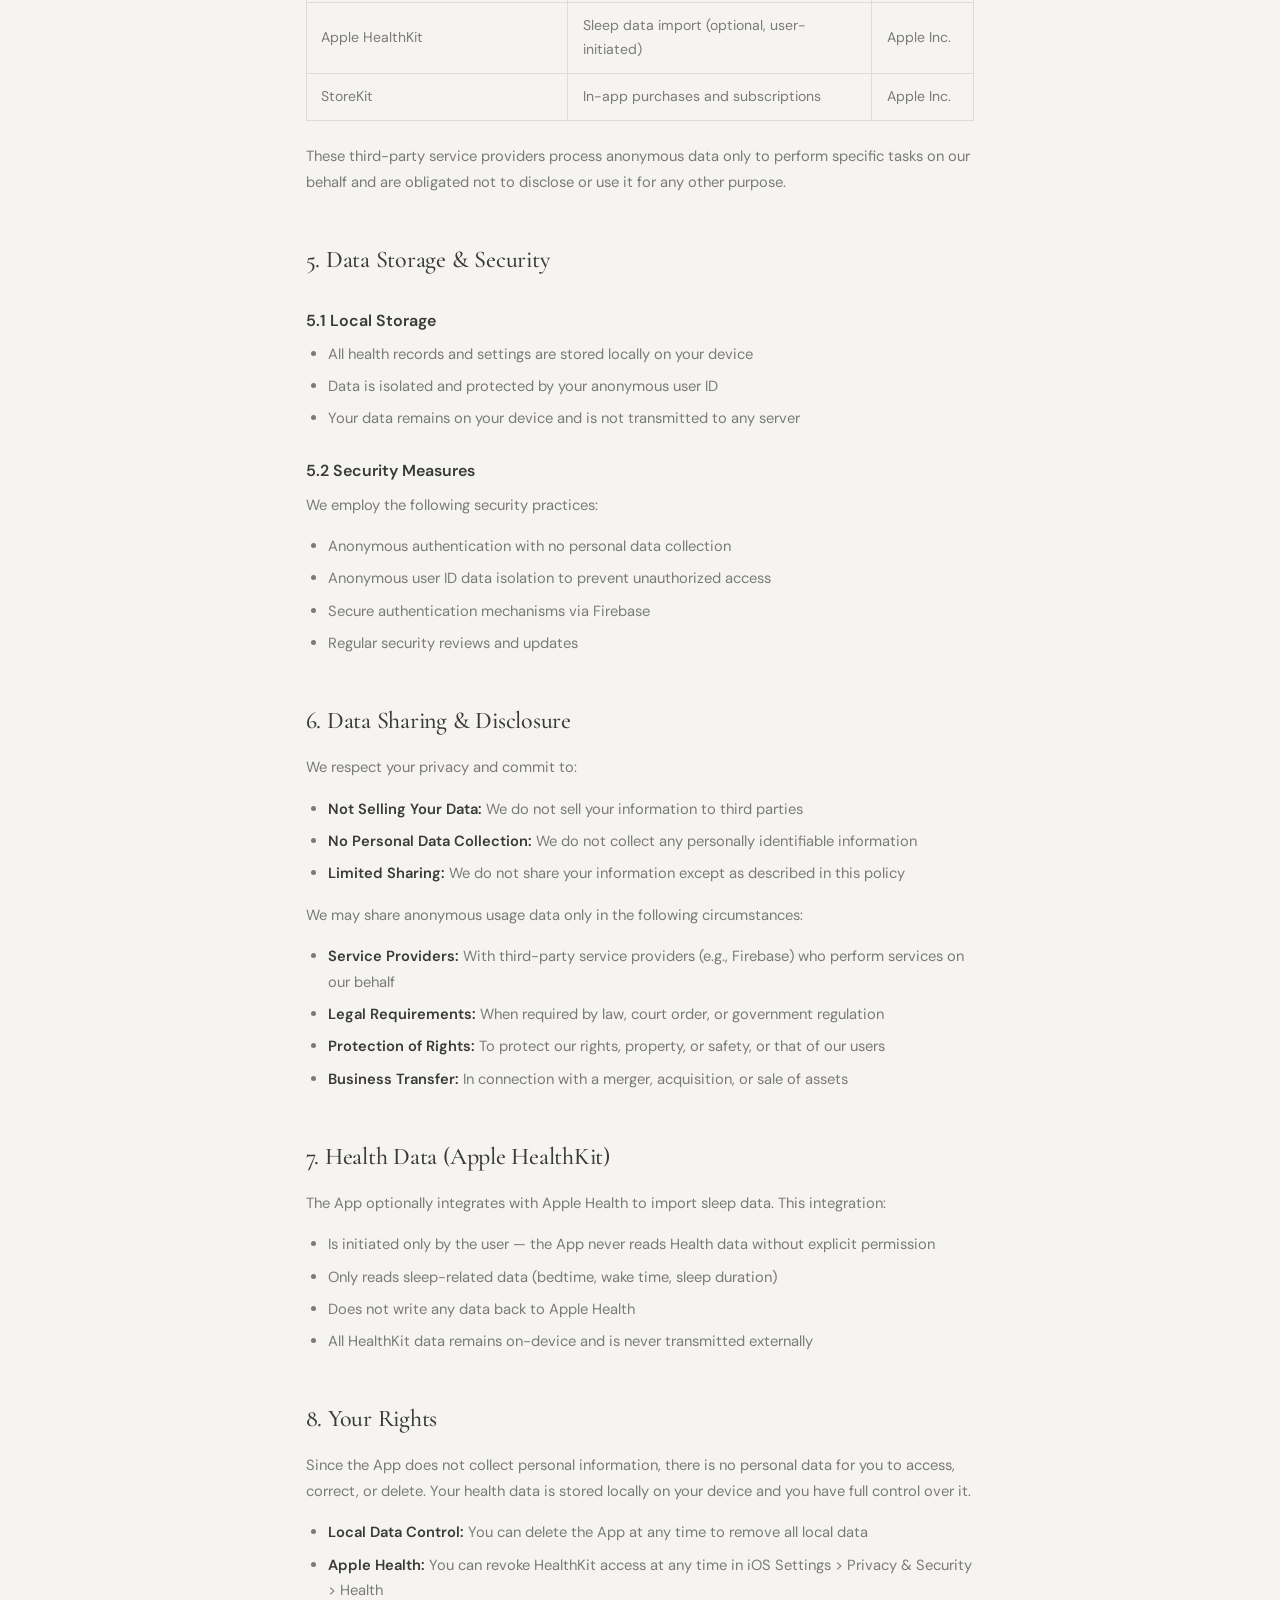
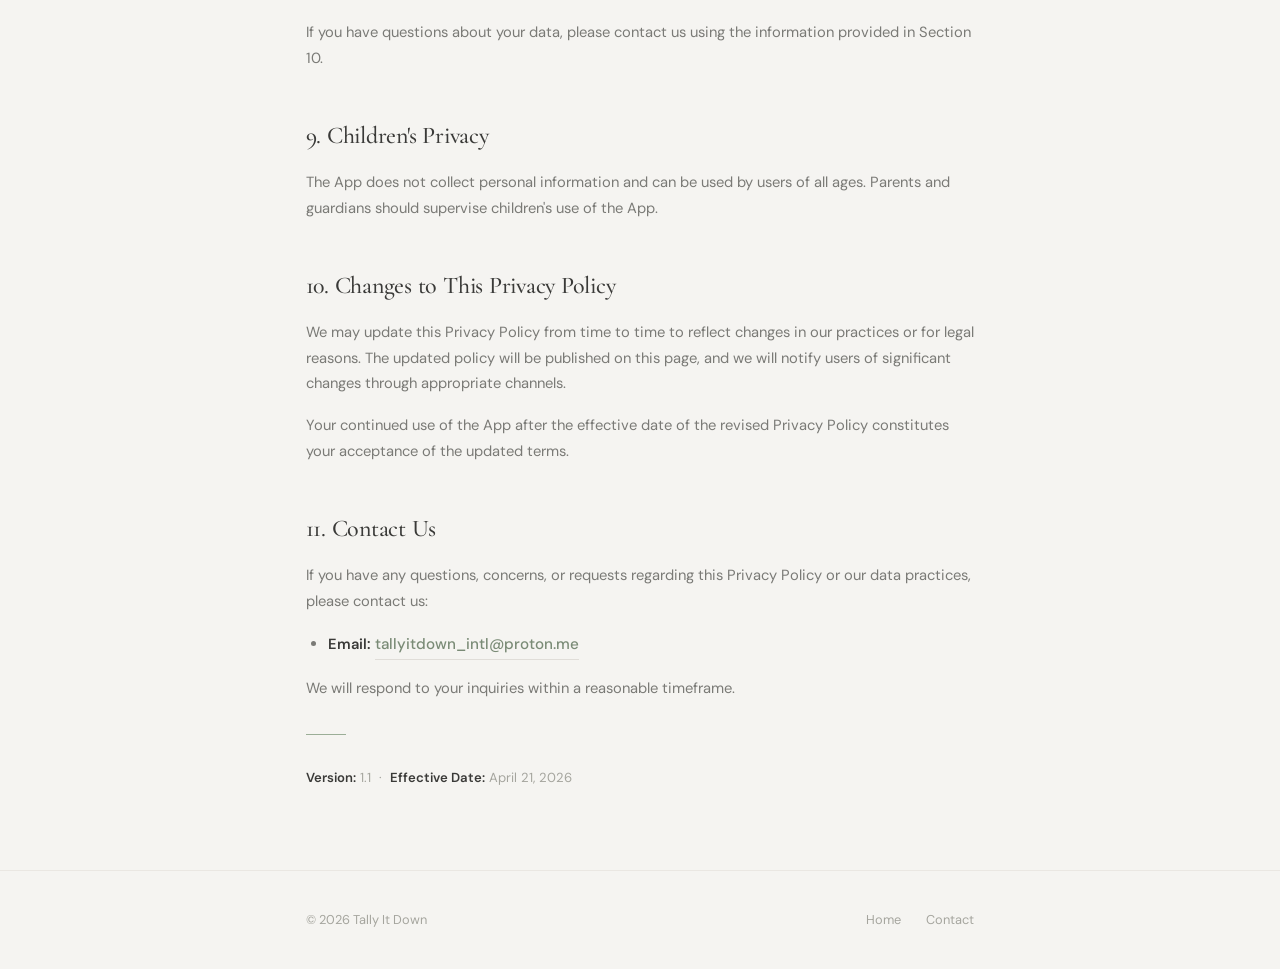
==== commit e4881cea: "Refactor HTML structure and update styles for improved layout and design consistency" ====
--- a/privacy.html
+++ b/privacy.html
@@ -3,37 +3,42 @@
 <head>
     <meta charset="UTF-8">
     <meta name="viewport" content="width=device-width, initial-scale=1.0">
-    <meta name="description" content="Privacy Policy for Tally It Down habit tracking app. Learn how we collect, use, and protect your data.">
-    <title>Privacy Policy - Tally It Down</title>
+    <meta name="description" content="Privacy Policy for Tally It Down — learn how we handle and protect your data.">
+    <title>Privacy Policy — Tally It Down</title>
+    <link rel="preconnect" href="https://fonts.googleapis.com">
+    <link rel="preconnect" href="https://fonts.gstatic.com" crossorigin>
+    <link href="https://fonts.googleapis.com/css2?family=Cormorant+Garamond:ital,wght@0,400;0,500;0,600;1,400&family=DM+Sans:ital,wght@0,300;0,400;0,500;0,600;1,400&display=swap" rel="stylesheet">
     <link rel="stylesheet" href="styles.css">
 </head>
 <body>
+    <div class="grain"></div>
+
     <header>
-        <div class="container">
-            <a href="index.html" class="logo">Tally It Down</a>
-            <nav>
-                <ul>
-                    <li><a href="index.html">Home</a></li>
-                    <li><a href="privacy.html">Privacy Policy</a></li>
-                </ul>
-            </nav>
-        </div>
+        <nav>
+            <a href="index.html" class="nav-logo">Tally It Down</a>
+            <div class="nav-links">
+                <a href="index.html">Home</a>
+                <a href="index.html#features">Features</a>
+                <a href="index.html#support">Support</a>
+            </div>
+        </nav>
     </header>
 
-    <main>
-        <div class="container">
-            <div class="privacy-content">
-                <h1>Tally It Down Privacy Policy</h1>
-                <p class="last-updated"><strong>Last Updated:</strong> March 2, 2026</p>
-                <hr>
+    <main class="privacy-main">
+        <div class="section-inner">
+            <article class="privacy-content">
+                <h1>Privacy Policy</h1>
+                <p class="privacy-date">Last updated: April 21, 2026</p>
+
+                <div class="privacy-divider" aria-hidden="true"></div>
 
                 <h2>1. Overview</h2>
-                <p>Tally It Down is a habit tracking application ("the App"). We value your privacy and are committed to protecting your personal information. This Privacy Policy explains how we collect, use, store, and safeguard your information when you use our App.</p>
+                <p>Tally It Down is a health and symptom tracking application ("the App"). We value your privacy and are committed to protecting your personal information. This Privacy Policy explains how we collect, use, store, and safeguard your information when you use our App.</p>
 
                 <h2>2. Information We Collect</h2>
 
                 <h3>2.1 Authentication</h3>
-                <p>The App uses Firebase Anonymous Authentication only. This means:</p>
+                <p>The App uses Firebase Anonymous Authentication. This means:</p>
                 <ul>
                     <li>No personal information is required to use the App</li>
                     <li>No email, name, or other identifiable data is collected</li>
@@ -44,14 +49,14 @@
                 <ul>
                     <li><strong>Usage Data:</strong> App usage events and interactions for analytics purposes</li>
                     <li><strong>Device Identifier:</strong> Anonymous user identifier (UUID) for authentication</li>
-                    <li><strong>Habit Records:</strong> Tags and categories you create, daily check-in records, and tracking history</li>
+                    <li><strong>Health Records:</strong> Mood, pain, energy, and sleep entries you create, behavioral tags, and tracking history</li>
                     <li><strong>App Settings:</strong> Language preference, theme settings</li>
                 </ul>
 
                 <h2>3. How We Use Your Information</h2>
                 <p>We use your information for the following purposes:</p>
                 <ul>
-                    <li><strong>Provide Core Features:</strong> Enable habit tracking, daily check-ins, and data visualization</li>
+                    <li><strong>Provide Core Features:</strong> Enable health tracking, daily check-ins, data visualization, and pattern analysis</li>
                     <li><strong>Authentication:</strong> Anonymous authentication via Firebase</li>
                     <li><strong>Analytics &amp; Improvement:</strong> Analyze usage patterns to improve app performance and user experience</li>
                     <li><strong>Customer Support:</strong> Respond to your feedback, questions, and requests</li>
@@ -79,6 +84,16 @@
                             <td>App usage analytics and crash reporting</td>
                             <td>Google LLC</td>
                         </tr>
+                        <tr>
+                            <td>Apple HealthKit</td>
+                            <td>Sleep data import (optional, user-initiated)</td>
+                            <td>Apple Inc.</td>
+                        </tr>
+                        <tr>
+                            <td>StoreKit</td>
+                            <td>In-app purchases and subscriptions</td>
+                            <td>Apple Inc.</td>
+                        </tr>
                     </tbody>
                 </table>
                 <p>These third-party service providers process anonymous data only to perform specific tasks on our behalf and are obligated not to disclose or use it for any other purpose.</p>
@@ -87,7 +102,7 @@
 
                 <h3>5.1 Local Storage</h3>
                 <ul>
-                    <li>All habit records and settings are stored locally on your device</li>
+                    <li>All health records and settings are stored locally on your device</li>
                     <li>Data is isolated and protected by your anonymous user ID</li>
                     <li>Your data remains on your device and is not transmitted to any server</li>
                 </ul>
@@ -116,48 +131,51 @@
                     <li><strong>Business Transfer:</strong> In connection with a merger, acquisition, or sale of assets</li>
                 </ul>
 
-                <h2>7. Your Rights</h2>
-                <p>Since the App does not collect personal information, there is no personal data for you to access, correct, or delete. Your habit data is stored locally on your device and you have full control over it.</p>
+                <h2>7. Health Data (Apple HealthKit)</h2>
+                <p>The App optionally integrates with Apple Health to import sleep data. This integration:</p>
+                <ul>
+                    <li>Is initiated only by the user — the App never reads Health data without explicit permission</li>
+                    <li>Only reads sleep-related data (bedtime, wake time, sleep duration)</li>
+                    <li>Does not write any data back to Apple Health</li>
+                    <li>All HealthKit data remains on-device and is never transmitted externally</li>
+                </ul>
+
+                <h2>8. Your Rights</h2>
+                <p>Since the App does not collect personal information, there is no personal data for you to access, correct, or delete. Your health data is stored locally on your device and you have full control over it.</p>
                 <ul>
                     <li><strong>Local Data Control:</strong> You can delete the App at any time to remove all local data</li>
-                    <li><strong>Export:</strong> You can export your tracking data through the App's export feature (if available)</li>
+                    <li><strong>Apple Health:</strong> You can revoke HealthKit access at any time in iOS Settings &gt; Privacy &amp; Security &gt; Health</li>
                 </ul>
-                <p>If you have questions about your data, please contact us using the information provided in Section 9.</p>
-
-                <h2>8. Anonymous Authentication</h2>
-                <p>The App uses Firebase Anonymous Authentication:</p>
-                <ul>
-                    <li>Firebase generates an anonymous identifier (UUID) for each installation</li>
-                    <li>Your data is stored locally on your device only</li>
-                    <li>No personal information is collected or transmitted</li>
-                    <li>You can use all features without creating an account or providing any personal information</li>
-                </ul>
+                <p>If you have questions about your data, please contact us using the information provided in Section 10.</p>
 
                 <h2>9. Children's Privacy</h2>
-                <p>Since the App does not collect personal information, it can be used by users of all ages. Parents and guardians should supervise children's use of the App.</p>
+                <p>The App does not collect personal information and can be used by users of all ages. Parents and guardians should supervise children's use of the App.</p>
 
                 <h2>10. Changes to This Privacy Policy</h2>
-                <p>We may update this Privacy Policy from time to time to reflect changes in our practices or for legal reasons. The updated policy will be published within the App, and we will notify users of significant changes through appropriate channels.</p>
+                <p>We may update this Privacy Policy from time to time to reflect changes in our practices or for legal reasons. The updated policy will be published on this page, and we will notify users of significant changes through appropriate channels.</p>
                 <p>Your continued use of the App after the effective date of the revised Privacy Policy constitutes your acceptance of the updated terms.</p>
 
                 <h2>11. Contact Us</h2>
                 <p>If you have any questions, concerns, or requests regarding this Privacy Policy or our data practices, please contact us:</p>
                 <ul>
-                    <li><strong>Email:</strong> <a href="mailto:tallyitdown_intl@proton.me" class="email-link">tallyitdown_intl@proton.me</a></li>
+                    <li><strong>Email:</strong> <a href="mailto:tallyitdown_intl@proton.me" class="support-email">tallyitdown_intl@proton.me</a></li>
                 </ul>
                 <p>We will respond to your inquiries within a reasonable timeframe.</p>
 
-                <hr>
+                <div class="privacy-divider" aria-hidden="true"></div>
 
-                <p><strong>Version:</strong> 1.0</p>
-                <p><strong>Effective Date:</strong> March 2, 2026</p>
-            </div>
+                <p class="privacy-footer-meta"><strong>Version:</strong> 1.1 &nbsp;&middot;&nbsp; <strong>Effective Date:</strong> April 21, 2026</p>
+            </article>
         </div>
     </main>
 
     <footer>
-        <div class="container">
-            <p>&copy; 2026 Tally It Down. All rights reserved.</p>
+        <div class="footer-inner">
+            <p>&copy; 2026 Tally It Down</p>
+            <div class="footer-links">
+                <a href="index.html">Home</a>
+                <a href="index.html#support">Contact</a>
+            </div>
         </div>
     </footer>
 </body>
--- a/styles.css
+++ b/styles.css
@@ -1,279 +1,551 @@
-/* Tally It Down Website Styles */
+/* ── Tally It Down — Rice Paper & Breathing ── */
 
 :root {
-  --color-primary: #2563eb;
-  --color-primary-dark: #1d4ed8;
-  --color-text: #1f2937;
-  --color-text-light: #6b7280;
-  --color-bg: #ffffff;
-  --color-bg-alt: #f9fafb;
-  --color-border: #e5e7eb;
-  --spacing-unit: 1rem;
-  --max-width: 800px;
-}
-
-* {
-  margin: 0;
-  padding: 0;
-  box-sizing: border-box;
-}
+    --c-bg: #F5F4F1;
+    --c-bg-warm: #EDEBE6;
+    --c-surface: #FAFAF8;
+    --c-text: #3A3A38;
+    --c-text-soft: #7A7A76;
+    --c-text-muted: #A5A59E;
+    --c-accent: #7A8B76;
+    --c-accent-soft: #9BAE97;
+    --c-border: #E0DDD8;
+    --c-border-light: #EAE7E2;
+
+    --font-display: 'Cormorant Garamond', 'Georgia', serif;
+    --font-body: 'DM Sans', -apple-system, BlinkMacSystemFont, sans-serif;
+
+    --max-width: 720px;
+    --rhythm: 1.6rem;
+}
+
+/* ── Reset ── */
+*, *::before, *::after { margin: 0; padding: 0; box-sizing: border-box; }
 
 html {
-  font-size: 16px;
-  scroll-behavior: smooth;
+    font-size: 16px;
+    scroll-behavior: smooth;
+    -webkit-font-smoothing: antialiased;
+    -moz-osx-font-smoothing: grayscale;
 }
 
 body {
-  font-family: -apple-system, BlinkMacSystemFont, "Segoe UI", Roboto, "Helvetica Neue", Arial, sans-serif;
-  line-height: 1.6;
-  color: var(--color-text);
-  background-color: var(--color-bg);
-}
-
-.container {
-  max-width: var(--max-width);
-  margin: 0 auto;
-  padding: 0 var(--spacing-unit);
-}
-
-/* Header */
+    font-family: var(--font-body);
+    font-weight: 400;
+    line-height: 1.7;
+    color: var(--c-text);
+    background-color: var(--c-bg);
+    position: relative;
+}
+
+/* ── Grain Texture ── */
+.grain {
+    position: fixed;
+    inset: 0;
+    pointer-events: none;
+    z-index: 9999;
+    opacity: 0.028;
+    background-image: url("data:image/svg+xml,%3Csvg viewBox='0 0 256 256' xmlns='http://www.w3.org/2000/svg'%3E%3Cfilter id='n'%3E%3CfeTurbulence type='fractalNoise' baseFrequency='0.9' numOctaves='4' stitchTiles='stitch'/%3E%3C/filter%3E%3Crect width='100%25' height='100%25' filter='url(%23n)'/%3E%3C/svg%3E");
+    background-repeat: repeat;
+    background-size: 180px 180px;
+}
+
+/* ── Header ── */
 header {
-  background-color: var(--color-bg);
-  border-bottom: 1px solid var(--color-border);
-  padding: 1.5rem 0;
-}
-
-header .container {
-  display: flex;
-  align-items: center;
-  justify-content: space-between;
-}
-
-.logo {
-  font-size: 1.5rem;
-  font-weight: 700;
-  color: var(--color-text);
-  text-decoration: none;
-}
-
-nav ul {
-  display: flex;
-  list-style: none;
-  gap: 1.5rem;
-}
-
-nav a {
-  color: var(--color-text-light);
-  text-decoration: none;
-  font-size: 0.95rem;
-  transition: color 0.2s;
-}
-
-nav a:hover {
-  color: var(--color-primary);
-}
-
-/* Main Content */
-main {
-  padding: 3rem 0;
-  min-height: 60vh;
-}
-
-/* Hero Section */
+    position: relative;
+    z-index: 10;
+}
+
+nav {
+    max-width: var(--max-width);
+    margin: 0 auto;
+    padding: 1.4rem 1.6rem;
+    display: flex;
+    align-items: center;
+    justify-content: space-between;
+}
+
+.nav-logo {
+    font-family: var(--font-display);
+    font-size: 1.25rem;
+    font-weight: 600;
+    color: var(--c-text);
+    text-decoration: none;
+    letter-spacing: -0.01em;
+}
+
+.nav-links {
+    display: flex;
+    gap: 2rem;
+}
+
+.nav-links a {
+    font-size: 0.85rem;
+    font-weight: 500;
+    color: var(--c-text-soft);
+    text-decoration: none;
+    letter-spacing: 0.02em;
+    transition: color 0.3s ease;
+}
+
+.nav-links a:hover {
+    color: var(--c-accent);
+}
+
+/* ── Sections ── */
+.section-inner {
+    max-width: var(--max-width);
+    margin: 0 auto;
+    padding: 0 1.6rem;
+}
+
+/* ── Hero ── */
 .hero {
-  text-align: center;
-  padding: 3rem 0;
+    padding: 6rem 0 5rem;
+    text-align: center;
+    animation: fadeIn 1s ease both;
+}
+
+.hero-inner {
+    max-width: var(--max-width);
+    margin: 0 auto;
+    padding: 0 1.6rem;
+}
+
+.hero-mark {
+    display: inline-flex;
+    align-items: center;
+    justify-content: center;
+    position: relative;
+    width: 48px;
+    height: 48px;
+    margin-bottom: 2rem;
+}
+
+.mark-ring {
+    position: absolute;
+    inset: 0;
+    border: 1.5px solid var(--c-accent-soft);
+    border-radius: 50%;
+    animation: breathe 4s ease-in-out infinite;
+}
+
+.mark-dot {
+    width: 6px;
+    height: 6px;
+    background: var(--c-accent);
+    border-radius: 50%;
+}
+
+@keyframes breathe {
+    0%, 100% { transform: scale(1); opacity: 0.6; }
+    50% { transform: scale(1.15); opacity: 1; }
+}
+
+@keyframes fadeIn {
+    from { opacity: 0; transform: translateY(8px); }
+    to { opacity: 1; transform: translateY(0); }
 }
 
 .hero h1 {
-  font-size: 2.5rem;
-  font-weight: 700;
-  margin-bottom: 1rem;
-  color: var(--color-text);
-}
-
-.hero .tagline {
-  font-size: 1.25rem;
-  color: var(--color-text-light);
-  margin-bottom: 2rem;
-}
-
-/* Sections */
-section {
-  padding: 2rem 0;
-  border-bottom: 1px solid var(--color-border);
-}
-
-section:last-child {
-  border-bottom: none;
-}
-
-section h2 {
-  font-size: 1.5rem;
-  font-weight: 600;
-  margin-bottom: 1rem;
-}
-
-section p {
-  color: var(--color-text-light);
-  margin-bottom: 1rem;
-}
-
-/* Action Cards */
-.card {
-  background-color: var(--color-bg-alt);
-  border-radius: 0.5rem;
-  padding: 2rem;
-  margin: 1.5rem 0;
-  text-align: center;
-}
-
-.card h3 {
-  font-size: 1.25rem;
-  font-weight: 600;
-  margin-bottom: 0.75rem;
-}
-
-.card p {
-  margin-bottom: 1.5rem;
-}
-
-/* Buttons & Links */
-.btn {
-  display: inline-block;
-  padding: 0.75rem 1.5rem;
-  background-color: var(--color-primary);
-  color: white;
-  text-decoration: none;
-  border-radius: 0.375rem;
-  font-weight: 500;
-  transition: background-color 0.2s;
-}
-
-.btn:hover {
-  background-color: var(--color-primary-dark);
-}
-
-.email-link {
-  color: var(--color-primary);
-  text-decoration: none;
-  font-weight: 500;
-  word-break: break-all;
-}
-
-.email-link:hover {
-  text-decoration: underline;
-}
-
-/* Privacy Page Styles */
-.privacy-content {
-  padding: 1rem 0;
+    font-family: var(--font-display);
+    font-size: 3.2rem;
+    font-weight: 500;
+    letter-spacing: -0.03em;
+    color: var(--c-text);
+    margin-bottom: 0.8rem;
+    line-height: 1.1;
+}
+
+.tagline {
+    font-family: var(--font-display);
+    font-size: 1.35rem;
+    font-weight: 400;
+    font-style: italic;
+    color: var(--c-accent);
+    margin-bottom: 2.4rem;
+    letter-spacing: 0.01em;
+}
+
+.hero-desc {
+    font-size: 1rem;
+    color: var(--c-text-soft);
+    max-width: 480px;
+    margin: 0 auto;
+    line-height: 1.8;
+}
+
+/* ── Philosophy ── */
+.philosophy {
+    padding: 4rem 0 5rem;
+    background: var(--c-surface);
+    border-top: 1px solid var(--c-border-light);
+    border-bottom: 1px solid var(--c-border-light);
+}
+
+.philosophy-line {
+    width: 40px;
+    height: 1px;
+    background: var(--c-accent-soft);
+    margin-bottom: 2.4rem;
+}
+
+.philosophy blockquote {
+    font-family: var(--font-display);
+    font-size: 1.55rem;
+    font-weight: 400;
+    line-height: 1.65;
+    color: var(--c-text);
+    margin-bottom: 1.6rem;
+    letter-spacing: -0.01em;
+}
+
+.philosophy-note {
+    font-size: 0.9rem;
+    color: var(--c-text-muted);
+    max-width: 440px;
+    line-height: 1.75;
+}
+
+/* ── Features ── */
+.features {
+    padding: 5rem 0 4rem;
+}
+
+.features h2 {
+    font-family: var(--font-display);
+    font-size: 1.8rem;
+    font-weight: 500;
+    margin-bottom: 3rem;
+    letter-spacing: -0.02em;
+}
+
+.feature-grid {
+    display: grid;
+    grid-template-columns: repeat(3, 1fr);
+    gap: 2.4rem 2rem;
+}
+
+.feature-card {
+    animation: fadeIn 0.6s ease both;
+}
+
+.feature-card:nth-child(1) { animation-delay: 0.05s; }
+.feature-card:nth-child(2) { animation-delay: 0.1s; }
+.feature-card:nth-child(3) { animation-delay: 0.15s; }
+.feature-card:nth-child(4) { animation-delay: 0.2s; }
+.feature-card:nth-child(5) { animation-delay: 0.25s; }
+.feature-card:nth-child(6) { animation-delay: 0.3s; }
+
+.feature-icon {
+    color: var(--c-accent-soft);
+    margin-bottom: 1rem;
+}
+
+.feature-icon svg {
+    width: 36px;
+    height: 36px;
+}
+
+.feature-card h3 {
+    font-family: var(--font-body);
+    font-size: 0.95rem;
+    font-weight: 600;
+    margin-bottom: 0.5rem;
+    letter-spacing: 0.01em;
+}
+
+.feature-card p {
+    font-size: 0.85rem;
+    color: var(--c-text-soft);
+    line-height: 1.65;
+}
+
+/* ── Callout ── */
+.callout {
+    padding: 4rem 0;
+    background: var(--c-surface);
+    border-top: 1px solid var(--c-border-light);
+    border-bottom: 1px solid var(--c-border-light);
+}
+
+.callout .section-inner {
+    display: flex;
+    align-items: center;
+    gap: 3rem;
+}
+
+.callout-content {
+    text-align: center;
+    flex-shrink: 0;
+}
+
+.callout-number {
+    font-family: var(--font-display);
+    font-size: 3.5rem;
+    font-weight: 500;
+    color: var(--c-accent);
+    line-height: 1;
+    letter-spacing: -0.04em;
+}
+
+.callout-label {
+    font-size: 0.75rem;
+    text-transform: uppercase;
+    letter-spacing: 0.12em;
+    color: var(--c-text-muted);
+    margin-top: 0.4rem;
+}
+
+.callout-divider {
+    width: 1px;
+    height: 64px;
+    background: var(--c-border);
+    flex-shrink: 0;
+}
+
+.callout-text {
+    font-size: 0.95rem;
+    color: var(--c-text-soft);
+    line-height: 1.75;
+    max-width: 380px;
+}
+
+/* ── Support ── */
+.support {
+    padding: 5rem 0 4rem;
+}
+
+.support h2 {
+    font-family: var(--font-display);
+    font-size: 1.8rem;
+    font-weight: 500;
+    margin-bottom: 0.8rem;
+    letter-spacing: -0.02em;
+}
+
+.support p {
+    color: var(--c-text-soft);
+    margin-bottom: 1.6rem;
+    font-size: 0.95rem;
+}
+
+.support-email {
+    display: inline-block;
+    font-size: 0.95rem;
+    font-weight: 500;
+    color: var(--c-accent);
+    text-decoration: none;
+    border-bottom: 1px solid var(--c-border);
+    padding-bottom: 2px;
+    transition: border-color 0.3s ease, color 0.3s ease;
+}
+
+.support-email:hover {
+    border-color: var(--c-accent);
+    color: var(--c-text);
+}
+
+/* ── Footer ── */
+footer {
+    padding: 2.4rem 0;
+    border-top: 1px solid var(--c-border-light);
+}
+
+.footer-inner {
+    max-width: var(--max-width);
+    margin: 0 auto;
+    padding: 0 1.6rem;
+    display: flex;
+    align-items: center;
+    justify-content: space-between;
+}
+
+footer p {
+    font-size: 0.8rem;
+    color: var(--c-text-muted);
+}
+
+.footer-links {
+    display: flex;
+    gap: 1.6rem;
+}
+
+.footer-links a {
+    font-size: 0.8rem;
+    color: var(--c-text-muted);
+    text-decoration: none;
+    transition: color 0.3s ease;
+}
+
+.footer-links a:hover {
+    color: var(--c-accent);
+}
+
+/* ── Mobile Responsive ── */
+@media (max-width: 640px) {
+    :root { --rhythm: 1.3rem; }
+
+    nav {
+        flex-direction: column;
+        gap: 0.8rem;
+        padding: 1.2rem 1.4rem;
+    }
+
+    .nav-links { gap: 1.4rem; }
+
+    .hero { padding: 4rem 0 3.5rem; }
+
+    .hero h1 { font-size: 2.4rem; }
+
+    .tagline { font-size: 1.15rem; }
+
+    .hero-desc { font-size: 0.92rem; }
+
+    .philosophy { padding: 3rem 0 3.5rem; }
+
+    .philosophy blockquote { font-size: 1.3rem; }
+
+    .feature-grid {
+        grid-template-columns: 1fr 1fr;
+        gap: 2rem 1.4rem;
+    }
+
+    .features { padding: 3.5rem 0 3rem; }
+    .features h2 { margin-bottom: 2.4rem; }
+
+    .callout .section-inner {
+        flex-direction: column;
+        text-align: center;
+    }
+
+    .callout-divider {
+        width: 40px;
+        height: 1px;
+    }
+
+    .callout-text { max-width: 100%; }
+
+    .support { padding: 3.5rem 0 3rem; }
+
+    .footer-inner {
+        flex-direction: column;
+        gap: 0.8rem;
+        text-align: center;
+    }
+}
+
+@media (max-width: 400px) {
+    .feature-grid {
+        grid-template-columns: 1fr;
+        gap: 1.8rem;
+    }
+
+    .hero h1 { font-size: 2rem; }
+}
+
+/* ── Privacy Page ── */
+.privacy-main {
+    padding: 3rem 0 4rem;
+    min-height: 60vh;
 }
 
 .privacy-content h1 {
-  font-size: 2rem;
-  font-weight: 700;
-  margin-bottom: 0.5rem;
-}
-
-.privacy-content .last-updated {
-  color: var(--color-text-light);
-  font-size: 0.9rem;
-  margin-bottom: 2rem;
+    font-family: var(--font-display);
+    font-size: 2.4rem;
+    font-weight: 500;
+    letter-spacing: -0.02em;
+    margin-bottom: 0.4rem;
+}
+
+.privacy-date {
+    font-size: 0.85rem;
+    color: var(--c-text-muted);
+    margin-bottom: 0;
+}
+
+.privacy-divider {
+    width: 40px;
+    height: 1px;
+    background: var(--c-accent-soft);
+    margin: 2rem 0;
 }
 
 .privacy-content h2 {
-  font-size: 1.5rem;
-  font-weight: 600;
-  margin-top: 2.5rem;
-  margin-bottom: 1rem;
+    font-family: var(--font-display);
+    font-size: 1.5rem;
+    font-weight: 500;
+    margin-top: 2.8rem;
+    margin-bottom: 0.8rem;
+    letter-spacing: -0.01em;
 }
 
 .privacy-content h3 {
-  font-size: 1.25rem;
-  font-weight: 600;
-  margin-top: 1.5rem;
-  margin-bottom: 0.5rem;
+    font-size: 1rem;
+    font-weight: 600;
+    margin-top: 1.6rem;
+    margin-bottom: 0.5rem;
 }
 
 .privacy-content p {
-  color: var(--color-text);
-  margin-bottom: 1rem;
+    color: var(--c-text-soft);
+    font-size: 0.92rem;
+    line-height: 1.75;
+    margin-bottom: 1rem;
 }
 
 .privacy-content ul {
-  margin-left: 1.5rem;
-  margin-bottom: 1rem;
+    margin: 0 0 1rem 1.4rem;
 }
 
 .privacy-content li {
-  color: var(--color-text);
-  margin-bottom: 0.5rem;
+    color: var(--c-text-soft);
+    font-size: 0.92rem;
+    line-height: 1.75;
+    margin-bottom: 0.4rem;
+}
+
+.privacy-content strong {
+    font-weight: 600;
+    color: var(--c-text);
 }
 
 .privacy-content table {
-  width: 100%;
-  border-collapse: collapse;
-  margin: 1.5rem 0;
+    width: 100%;
+    border-collapse: collapse;
+    margin: 1.4rem 0;
 }
 
 .privacy-content th,
 .privacy-content td {
-  border: 1px solid var(--color-border);
-  padding: 0.75rem;
-  text-align: left;
+    border: 1px solid var(--c-border);
+    padding: 0.7rem 0.9rem;
+    text-align: left;
+    font-size: 0.88rem;
 }
 
 .privacy-content th {
-  background-color: var(--color-bg-alt);
-  font-weight: 600;
-}
-
-.privacy-content hr {
-  border: none;
-  border-top: 1px solid var(--color-border);
-  margin: 2rem 0;
-}
-
-.privacy-content strong {
-  font-weight: 600;
-}
-
-/* Footer */
-footer {
-  background-color: var(--color-bg-alt);
-  border-top: 1px solid var(--color-border);
-  padding: 2rem 0;
-  text-align: center;
-  color: var(--color-text-light);
-  font-size: 0.9rem;
-}
-
-/* Mobile Responsive */
-@media (max-width: 600px) {
-  .hero h1 {
-    font-size: 2rem;
-  }
-
-  .hero .tagline {
-    font-size: 1.1rem;
-  }
-
-  header .container {
-    flex-direction: column;
-    gap: 1rem;
-  }
-
-  .card {
-    padding: 1.5rem;
-  }
-
-  .privacy-content table {
-    font-size: 0.9rem;
-  }
-
-  .privacy-content th,
-  .privacy-content td {
-    padding: 0.5rem;
-  }
-}
+    background: var(--c-bg-warm);
+    font-weight: 600;
+    color: var(--c-text);
+}
+
+.privacy-content td {
+    color: var(--c-text-soft);
+}
+
+.privacy-footer-meta {
+    font-size: 0.82rem !important;
+    color: var(--c-text-muted) !important;
+}
+
+@media (max-width: 640px) {
+    .privacy-main { padding: 2rem 0 3rem; }
+
+    .privacy-content h1 { font-size: 2rem; }
+
+    .privacy-content table { font-size: 0.82rem; }
+
+    .privacy-content th,
+    .privacy-content td { padding: 0.5rem 0.6rem; }
+}
